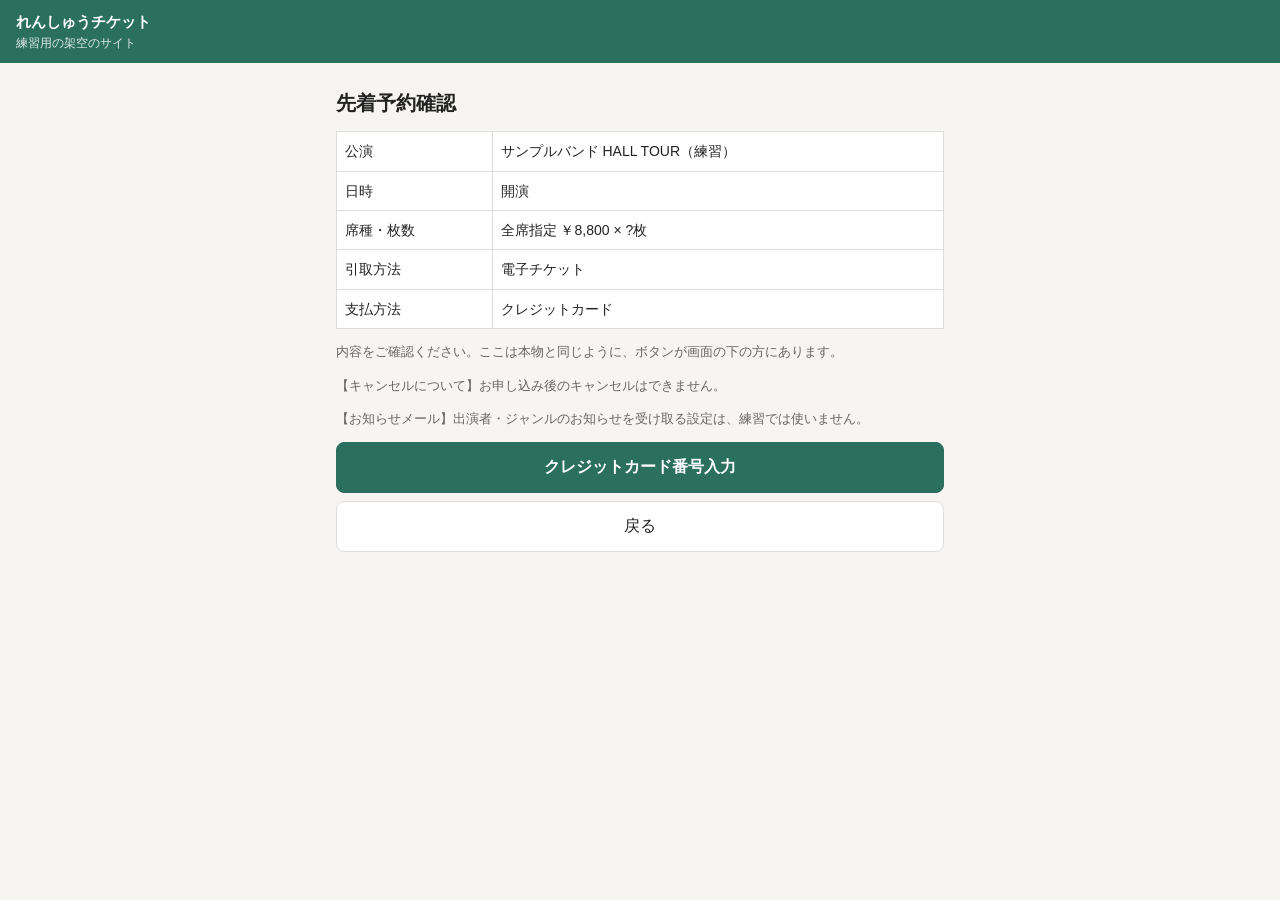
==== confirm.html @ 8c1ce604 "Add files via upload" ====
<!doctype html>
<html lang="ja">
<head>
<meta charset="utf-8">
<meta name="viewport" content="width=device-width, initial-scale=1">
<meta name="robots" content="noindex">
<meta name="ltg-practice" content="1">
<title>先着予約確認（練習）｜れんしゅうチケット</title>
<link rel="stylesheet" href="style.css">
<script src="common.js"></script>
</head>
<body>
<div class="ph">れんしゅうチケット<small>練習用の架空のサイト</small></div>
<main>
  <h1>先着予約確認</h1>
  <table class="sum">
    <tr><td>公演</td><td>サンプルバンド HALL TOUR（練習）</td></tr>
    <tr><td>日時</td><td id="when"></td></tr>
    <tr><td>席種・枚数</td><td id="seat"></td></tr>
    <tr><td>引取方法</td><td>電子チケット</td></tr>
    <tr><td>支払方法</td><td id="pay"></td></tr>
  </table>
  <p class="filler">内容をご確認ください。ここは本物と同じように、ボタンが画面の下の方にあります。</p>
  <div class="filler"><p>【キャンセルについて】お申し込み後のキャンセルはできません。</p><p>【お知らせメール】出演者・ジャンルのお知らせを受け取る設定は、練習では使いません。</p></div>
  <button type="button" id="ENTRY_FIX" name="ENTRY_FIX" class="Button -primary"></button>
  <button type="button" id="MTHD_CHG" name="MTHD_CHG" class="Button">戻る</button>
</main>
<script>
(() => {
  const cart = P.get('cart', null) || {};
  const pay = P.get('payment', '02');
  const payName = { '15': 'PayPay', '16': '楽天ペイ', '02': 'クレジットカード', '03': '店頭入金', '12': 'd払い' }[pay] || '';
  document.getElementById('when').textContent = `${cart.disp || ''} 開演${cart.start || ''}`;
  document.getElementById('seat').textContent = `全席指定 ￥8,800 × ${cart.count || '?'}枚`;
  document.getElementById('pay').textContent = payName;
  const fix = document.getElementById('ENTRY_FIX');
  const credit = pay === '02';
  fix.textContent = credit ? 'クレジットカード番号入力' : '申し込む';
  fix.addEventListener('click', () => {
    P.mark(`先着予約確認の「${fix.textContent}」`);
    location.href = credit ? 'credit.html' : 'done.html';
  });
  document.getElementById('MTHD_CHG').addEventListener('click', () => { location.href = 'payment.html'; });
})();
</script>
</body>
</html>
---- style.css ----
:root { --bg: #f6f5f2; --fg: #222; --sub: #666; --line: #ddd; --brand: #2b6f5e; --card: #fff; --warn: #b3261e; }
* { box-sizing: border-box; }
body { margin: 0; background: var(--bg); color: var(--fg); font: 15px/1.6 -apple-system, "Hiragino Sans", sans-serif; padding-bottom: 160px; }
.ph { background: var(--brand); color: #fff; padding: 10px 16px; font-weight: bold; }
.ph small { display: block; font-weight: normal; opacity: .85; font-size: 12px; }
main { padding: 16px; max-width: 640px; margin: 0 auto; }
h1 { font-size: 20px; margin: 8px 0 12px; }
h2 { font-size: 16px; margin: 20px 0 8px; }
.note { background: #fff8e1; border: 1px solid #f0d58a; border-radius: 8px; padding: 10px 12px; font-size: 13px; }
.filler { color: var(--sub); font-size: 13px; }
.filler p { margin: 0 0 12px; }
.Tags { list-style: none; padding: 0; margin: 0 0 12px; display: flex; gap: 6px; flex-wrap: wrap; }
.Tag { border: 1px solid var(--line); border-radius: 4px; padding: 2px 8px; font-size: 12px; background: var(--card); }
.Tag.-release { border-color: var(--brand); color: var(--brand); font-weight: bold; }
.Tag.-before-release { color: var(--sub); }
.views { display: flex; gap: 8px; margin: 8px 0 16px; }
.ViewSwitchButton { flex: 1; padding: 8px; border: 1px solid var(--line); background: var(--card); border-radius: 6px; font-size: 14px; }
.ViewSwitchButton.-is-active { border-color: var(--brand); color: var(--brand); font-weight: bold; }
.AccordionBox { background: var(--card); border: 1px solid var(--line); border-radius: 8px; margin-bottom: 12px; overflow: hidden; }
.AccordionBox__head { display: flex; justify-content: space-between; align-items: center; padding: 12px; }
.AccordionBox__status { margin: 0; font-size: 13px; color: var(--brand); font-weight: bold; }
.AccordionBox__button { width: 100%; padding: 12px; border: 0; border-top: 1px solid var(--line); background: #fafafa; font-size: 14px; }
.AccordionBox__list { list-style: none; margin: 0; padding: 0; }
.AccordionBox__item { display: flex; justify-content: space-between; align-items: center; padding: 12px; border-top: 1px solid var(--line); }
.AccordionBox__itemPlace a { color: var(--brand); font-weight: bold; text-decoration: underline; }
.AccordionBox__item[data-item-status="sold-out"] .AccordionBox__itemPlace a { color: var(--sub); pointer-events: none; text-decoration: none; }
.loading { padding: 12px; color: var(--sub); font-size: 13px; border-top: 1px solid var(--line); }
.Modal { position: fixed; inset: 0; background: rgba(0,0,0,.45); display: flex; align-items: flex-end; justify-content: center; z-index: 1000; }
.Modal[aria-hidden="true"] { display: none; }
.Modal__box { background: var(--card); width: 100%; max-width: 640px; border-radius: 14px 14px 0 0; padding: 16px 16px 140px; max-height: 90vh; overflow: auto; }
.Button { display: block; width: 100%; text-align: center; padding: 14px; border-radius: 8px; border: 1px solid var(--line); background: var(--card); color: var(--fg); font-size: 16px; text-decoration: none; margin: 8px 0; }
.Button.-primary, .Button.primary { background: var(--brand); color: #fff; border-color: var(--brand); font-weight: bold; }
.Button.-secondary { background: var(--warn); color: #fff; border-color: var(--warn); }
select { font-size: 16px; padding: 8px; width: 100%; }
label.choice { display: block; background: var(--card); border: 1px solid var(--line); border-radius: 8px; padding: 12px; margin: 6px 0; }
input[type=text], input[type=email], input[type=password], input[inputmode=numeric] { width: 100%; font-size: 16px; padding: 10px; border: 1px solid var(--line); border-radius: 6px; }
.err { color: var(--warn); font-size: 13px; min-height: 1em; }
.signup-modal-wrapper { position: fixed; inset: 0; background: rgba(0,0,0,.45); display: none; align-items: center; justify-content: center; z-index: 1000; padding: 16px; }
.signup-modal-wrapper.is-open { display: flex; }
.signup-modal-wrapper .modal { background: var(--card); border-radius: 12px; padding: 16px; max-width: 520px; width: 100%; }
table.sum { width: 100%; border-collapse: collapse; background: var(--card); }
table.sum td { border: 1px solid var(--line); padding: 8px; font-size: 14px; }
.big { font-size: 28px; font-weight: bold; color: var(--brand); }
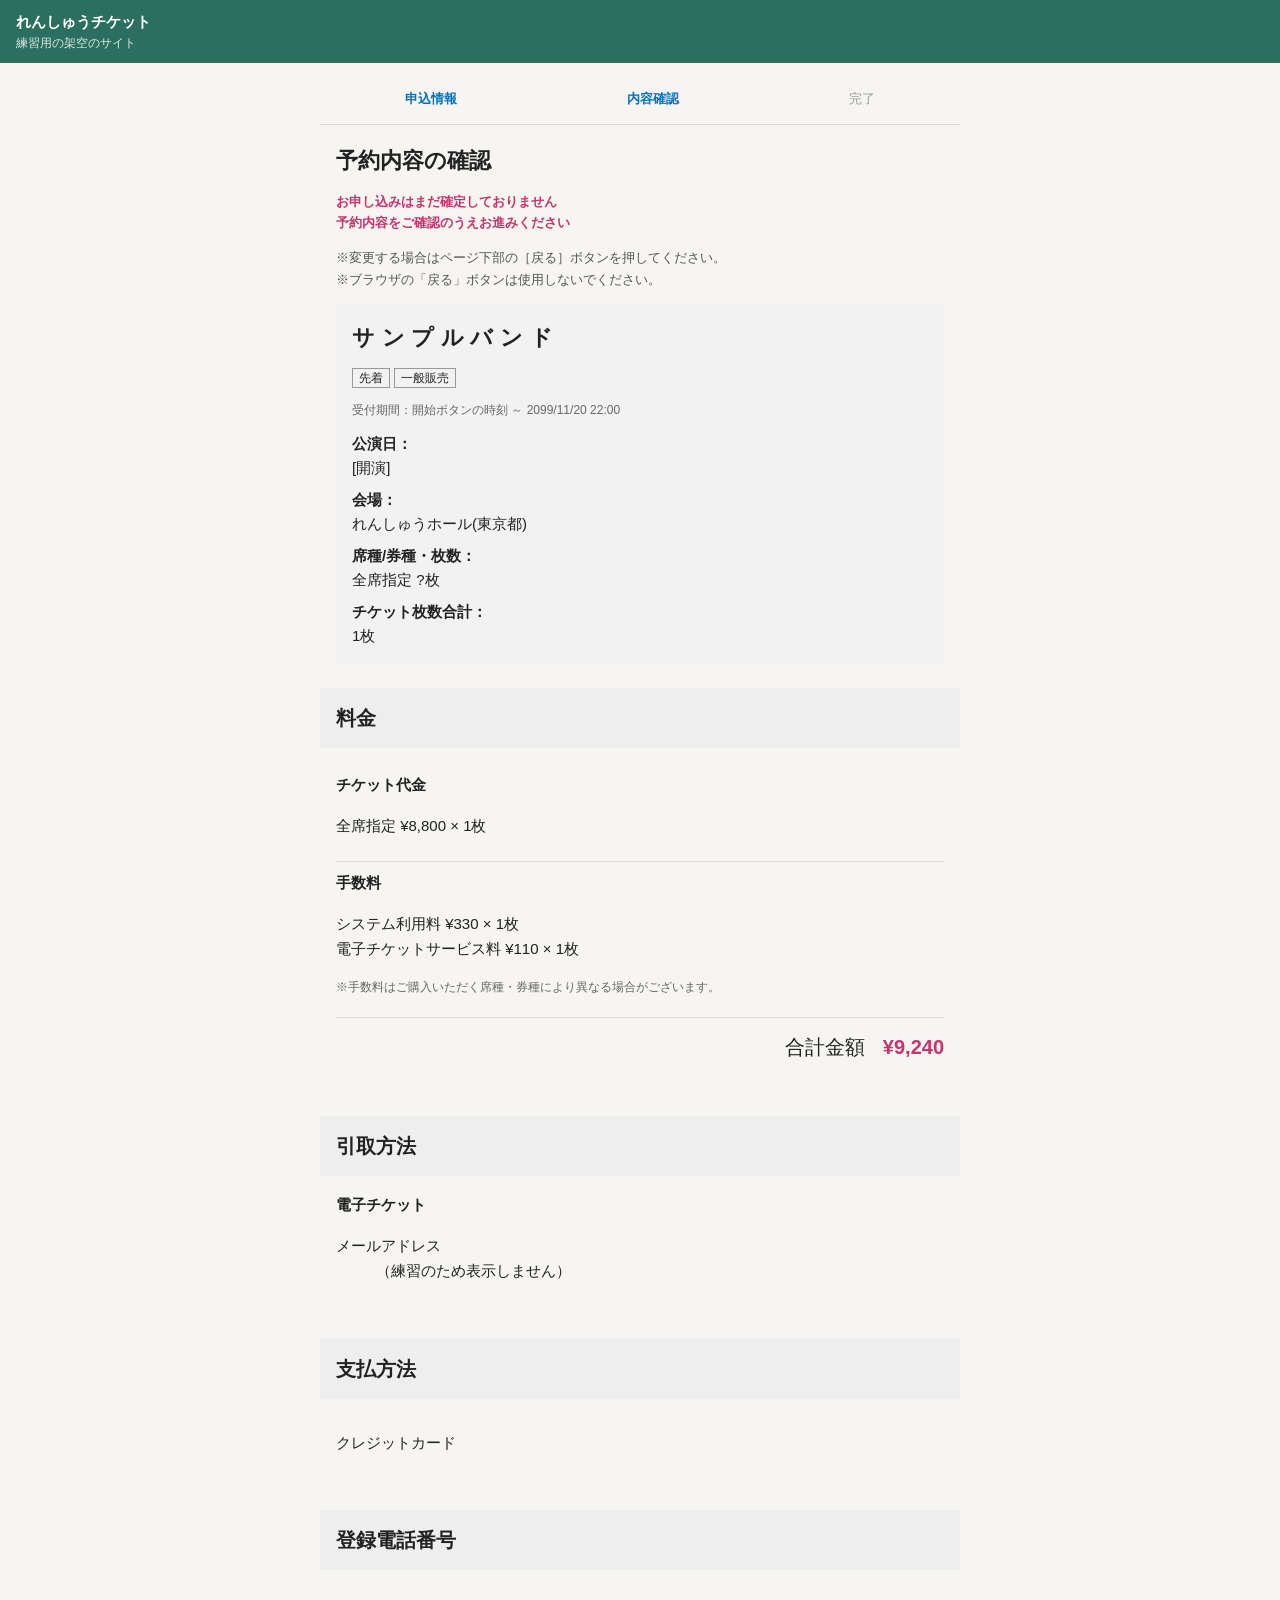
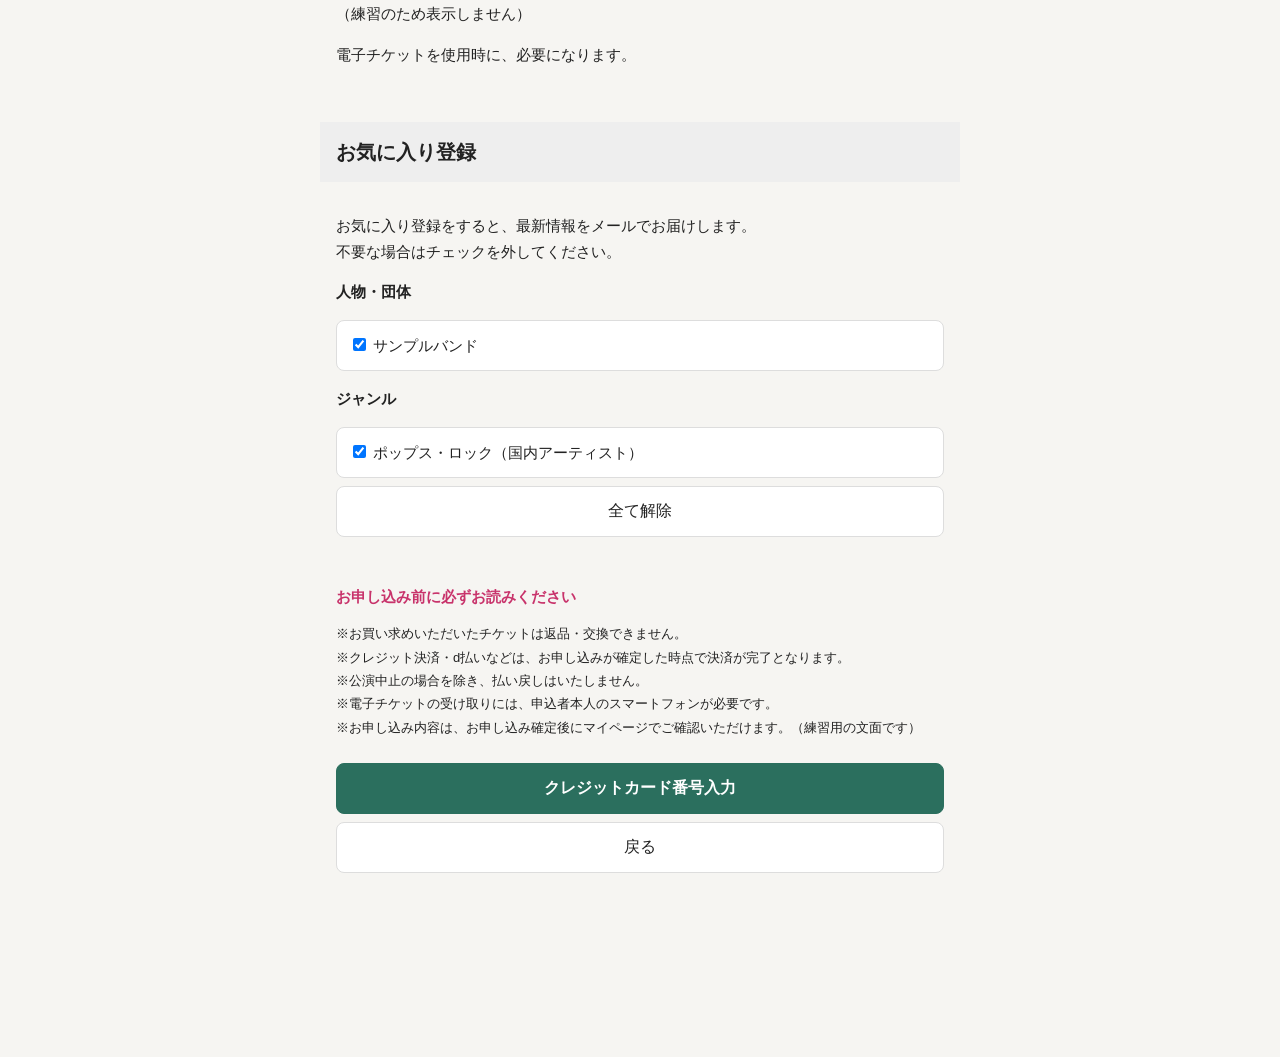
==== commit f77eebe0: "Add files via upload" ====
--- a/confirm.html
+++ b/confirm.html
@@ -12,26 +12,71 @@
 <body>
 <div class="ph">れんしゅうチケット<small>練習用の架空のサイト</small></div>
 <main>
-  <h1>先着予約確認</h1>
-  <table class="sum">
-    <tr><td>公演</td><td>サンプルバンド HALL TOUR（練習）</td></tr>
-    <tr><td>日時</td><td id="when"></td></tr>
-    <tr><td>席種・枚数</td><td id="seat"></td></tr>
-    <tr><td>引取方法</td><td>電子チケット</td></tr>
-    <tr><td>支払方法</td><td id="pay"></td></tr>
-  </table>
-  <p class="filler">内容をご確認ください。ここは本物と同じように、ボタンが画面の下の方にあります。</p>
-  <div class="filler"><p>【キャンセルについて】お申し込み後のキャンセルはできません。</p><p>【お知らせメール】出演者・ジャンルのお知らせを受け取る設定は、練習では使いません。</p></div>
-  <button type="button" id="ENTRY_FIX" name="ENTRY_FIX" class="Button -primary"></button>
-  <button type="button" id="MTHD_CHG" name="MTHD_CHG" class="Button">戻る</button>
+  <!-- 本物（2026/11/7 MONKEY MAJIK）と同じ並び・同じ部品の名前。案内版 v1.8.3 の「詰める」がそのまま効く -->
+  <div class="TransitionMenu"><span class="on">申込情報</span><span class="on">内容確認</span><span>完了</span></div>
+  <section class="ConfirmationArea">
+    <div class="area_inner"><div class="ConfirmationArea__main"><h1>予約内容の確認</h1></div></div>
+    <div class="main_inner"><div class="ConfirmationArea__main">
+      <p class="note">お申し込みはまだ確定しておりません<br>予約内容をご確認のうえお進みください</p>
+      <p class="explanation">※変更する場合はページ下部の［戻る］ボタンを押してください。<br>※ブラウザの「戻る」ボタンは使用しないでください。</p>
+      <div class="ConfirmationArea__cover">
+        <h2 class="ConfirmationArea__cover__Title">サンプルバンド</h2>
+        <div class="ConfirmationArea__cover__List"><span class="tag">先着</span><span class="tag">一般販売</span><p class="small">受付期間：開始ボタンの時刻 ～ 2099/11/20 22:00</p></div>
+        <dl><dt>公演日：</dt><dd id="when"></dd><dt>会場：</dt><dd>れんしゅうホール(東京都)</dd><dt>席種/券種・枚数：</dt><dd id="seat"></dd><dt>チケット枚数合計：</dt><dd id="cnt"></dd></dl>
+      </div>
+    </div></div>
+  </section>
+  <form id="ttd020" class="ticketReservation" onsubmit="return false"><section class="ReservationScreen"><div class="infor_inner">
+    <div class="ReservationScreen__cover"><h3>料金</h3></div>
+    <div class="ReservationScreen__content">
+      <div class="ReservationScreen__content__list"><p class="ContentName">チケット代金</p><p id="price"></p></div>
+      <div class="ReservationScreen__content__list"><p class="ContentName">手数料</p><p>システム利用料 ¥330 × 1枚<br>電子チケットサービス料 ¥110 × 1枚</p><p class="small">※手数料はご購入いただく席種・券種により異なる場合がございます。</p></div>
+      <div class="ReservationScreen__content__total">合計金額 <b id="total"></b></div>
+    </div>
+    <div class="ReservationScreen__cover"><h3>引取方法</h3></div>
+    <div class="ReservationScreen__content"><p class="ContentName" id="take"></p><dl><dt>メールアドレス</dt><dd>（練習のため表示しません）</dd></dl></div>
+    <div class="ReservationScreen__cover"><h3>支払方法</h3></div>
+    <div class="ReservationScreen__content"><p class="SelectionName" id="pay"></p></div>
+    <div class="ReservationScreen__cover"><h3>登録電話番号</h3></div>
+    <div class="ReservationScreen__info"><p class="name">（練習のため表示しません）</p><p class="ReservationScreen__info__text">電子チケットを使用時に、必要になります。</p></div>
+    <div class="ReservationScreen__cover"><h3>お気に入り登録</h3></div>
+    <div class="ReservationScreen__info">
+      <p class="ReservationScreen__info__text">お気に入り登録をすると、最新情報をメールでお届けします。<br>不要な場合はチェックを外してください。</p>
+      <div class="ReservationScreen__info__box">
+        <p><b>人物・団体</b></p><label class="choice"><input type="checkbox" name="ARTIST_NAME[]" checked> サンプルバンド</label>
+        <p><b>ジャンル</b></p><label class="choice"><input type="checkbox" name="GENRE_NAME[]" checked> ポップス・ロック（国内アーティスト）</label>
+      </div>
+      <div class="ReservationScreen__info__area"><button type="button" class="Button" id="ALSLC_REL">全て解除</button></div>
+    </div>
+    <div class="ReservationScreen__must-read">
+      <h4 class="AgreementRequired">お申し込み前に必ずお読みください</h4>
+      <p class="AgreementText">※お買い求めいただいたチケットは返品・交換できません。<br>※クレジット決済・d払いなどは、お申し込みが確定した時点で決済が完了となります。<br>※公演中止の場合を除き、払い戻しはいたしません。<br>※電子チケットの受け取りには、申込者本人のスマートフォンが必要です。<br>※お申し込み内容は、お申し込み確定後にマイページでご確認いただけます。（練習用の文面です）</p>
+      <p class="AgreementText"></p>
+      <div class="ReservationScreen__must-read__select"><div class="ButtonArea">
+        <div class="ButtonArea__NextButton"><button type="button" id="ENTRY_FIX" name="ENTRY_FIX" class="Button -primary"></button></div>
+        <div class="ButtonArea__TicketSelect"><button type="button" id="MTHD_CHG" name="MTHD_CHG" class="Button">戻る</button></div>
+      </div></div>
+    </div>
+  </div></section></form>
 </main>
 <script>
 (() => {
   const cart = P.get('cart', null) || {};
   const pay = P.get('payment', '02');
   const payName = { '15': 'PayPay', '16': '楽天ペイ', '02': 'クレジットカード', '03': '店頭入金', '12': 'd払い' }[pay] || '';
-  document.getElementById('when').textContent = `${cart.disp || ''} 開演${cart.start || ''}`;
-  document.getElementById('seat').textContent = `全席指定 ￥8,800 × ${cart.count || '?'}枚`;
+  // 「先着予約確認を本物と同じ長さにする」設定（ボタンが下の方にある）
+  const cfg = P.cfg();
+  // 設定「先着予約確認を本物と同じ長さにする」がオフのときは、内訳・お気に入り・注意事項を出さない（短い画面）
+  if (!cfg.longConfirm) document.querySelectorAll('.ReservationScreen__cover ~ .ReservationScreen__cover, .ReservationScreen__content ~ .ReservationScreen__content, .ReservationScreen__info, .AgreementRequired, .AgreementText').forEach((e) => (e.style.display = 'none'));
+  const take = P.get('take', '電子チケット');
+  document.getElementById('take').textContent = take;
+  document.getElementById('price').textContent = `${cart.seatName || '全席指定'} ¥${cart.price || '8,800'} × ${cart.count || 1}枚`;
+  document.getElementById('ALSLC_REL').addEventListener('click', () => document.querySelectorAll('.ReservationScreen__info__box input[type=checkbox]').forEach((x) => (x.checked = false)));
+  const unit = Number(String(cart.price || '8,800').replace(/,/g, '')) || 8800, n = Number(cart.count) || 1;
+  document.getElementById('total').textContent = `¥${(unit * n + 440 * n).toLocaleString()}`;
+  document.getElementById('cnt').textContent = `${n}枚`;
+  document.getElementById('when').textContent = `${cart.disp || ''} [開演]${cart.start || ''}`;
+  document.getElementById('seat').textContent = `${cart.seatName || '全席指定'} ${cart.count || '?'}枚`;
   document.getElementById('pay').textContent = payName;
   const fix = document.getElementById('ENTRY_FIX');
   const credit = pay === '02';
--- a/style.css
+++ b/style.css
@@ -41,3 +41,70 @@
 table.sum { width: 100%; border-collapse: collapse; background: var(--card); }
 table.sum td { border: 1px solid var(--line); padding: 8px; font-size: 14px; }
 .big { font-size: 28px; font-weight: bold; color: var(--brand); }
+
+/* 枚数選択（本物と同じく画面いっぱい・長い） */
+.Modal.Modal-slide { align-items: stretch; background: var(--card); }
+.Modal-slide .Modal__container { width: 100%; max-width: 640px; margin: 0 auto; overflow: auto; background: var(--card); padding-bottom: 140px; }
+.Modal-slide .Header { position: sticky; top: 0; background: #0070c0; color: #fff; padding: 10px 16px; z-index: 1; }
+.Modal-slide .Header__title { font-size: 18px; margin: 0; }
+.Modal-slide .Header__return { color: #fff; text-decoration: none; margin-right: 12px; font-size: 22px; }
+.Modal-slide .Container { padding: 0 16px; }
+.Modal-slide .Section { margin: 16px 0; }
+.TicketTitle { font-size: 22px; border-left: 4px solid #0070c0; padding-left: 10px; margin: 20px 0 16px; }
+.SectionTitle { font-size: 17px; margin: 16px 0 8px; }
+.SectionTitle.-with-border { border-left: 4px solid #0070c0; padding-left: 10px; }
+.Modal-slide .Tags { list-style: none; display: flex; gap: 6px; padding: 0; margin: 0 0 12px; }
+.Modal-slide .Tag { border: 1px solid var(--line); padding: 2px 8px; font-size: 13px; border-radius: 3px; }
+.Modal-slide .Tag.-release { background: #c8336b; color: #fff; border-color: #c8336b; }
+.Modal-slide .Text { margin: 6px 0; }
+.Modal-slide .Icon-calendar, .Modal-slide .Icon-clock, .Modal-slide .Icon-pin { font-style: normal; margin-right: 6px; }
+.TicketSelectBlock.mt-40 { margin-top: 40px; }
+.TicketSelectBlock__name { font-size: 16px; margin: 0 0 8px; }
+.TicketSelectBlock__select { display: flex; justify-content: flex-end; align-items: center; gap: 10px; font-size: 16px; }
+.TicketSelectBlock__price { margin: 0; }
+.TicketSelectBlock select { font-size: 18px; padding: 6px 10px; }
+.Box.bg\:gray { background: #eee; padding: 10px 12px; margin-top: 24px; border-radius: 4px; }
+.Box .StackList { list-style: none; padding: 0; margin: 0; }
+.Button[disabled="true"] { background: #bbb !important; border-color: #bbb !important; color: #fff !important; }
+.DefineList { border: 1px solid var(--line); border-radius: 4px; padding: 8px 16px; font-size: 14px; }
+.DefineList dt { font-weight: bold; margin-top: 8px; }
+.DefineList dd { margin: 2px 0 8px; }
+.TicketSelectBlock select { width: auto; min-width: 72px; }
+
+/* 引取／支払・先着予約確認（本物の見た目に寄せる） */
+.TransitionMenu { display: flex; justify-content: space-around; font-size: 13px; color: #999; padding: 10px 0 14px; border-bottom: 1px solid var(--line); margin: 0 -16px 0; }
+.TransitionMenu .on { color: #0070c0; font-weight: bold; }
+.SelectionArea__main__SelectTitle, .ConfirmationArea .area_inner h1 { font-size: 22px; margin: 18px 0 14px; }
+#errorMsgList { list-style: none; padding: 0; margin: 0 0 8px; color: #c00; font-weight: bold; min-height: 8px; }
+.SelectionArea__cover, .ConfirmationArea__cover { background: #f2f2f2; padding: 16px; margin-bottom: 12px; }
+.SelectionArea__cover__Title, .ConfirmationArea__cover__Title { font-size: 22px; letter-spacing: .3em; margin: 0 0 10px; }
+.SelectionArea__cover__List { list-style: none; padding: 0; display: flex; gap: 6px; margin: 0 0 8px; }
+.tag { border: 1px solid #999; font-size: 12px; padding: 2px 6px; margin-right: 4px; }
+.SelectionArea__other dl, .ConfirmationArea__cover dl { margin: 0; }
+.SelectionArea__other dt, .ConfirmationArea__cover dt { font-weight: bold; margin-top: 8px; }
+.SelectionArea__other dd, .ConfirmationArea__cover dd { margin: 0; }
+.CollectionMethod h2, .PaymentMethod h2, .SmartSetting h2 { background: #eee; margin: 24px -16px 12px; padding: 16px; font-size: 20px; }
+.CollectionMethod__box label, .paymentMethodBox label { display: flex; align-items: center; gap: 10px; padding: 12px 6px; border-bottom: 1px solid var(--line); font-size: 16px; }
+.PaymentMethod p.detail { margin: 16px 0; }
+.PaymentMethod__main__explanation { margin: 20px 0; line-height: 1.7; }
+.PaymentMethod__main__explanation h4 { margin: 0 0 6px; }
+.SettingText, .ExpText { line-height: 1.7; }
+.ExpText { color: #666; font-size: 13px; }
+.SmartSetting dl { margin: 16px 0; } .SmartSetting dt { font-weight: bold; margin-bottom: 6px; }
+.SmartSetting input { width: 100%; font-size: 18px; padding: 12px; box-sizing: border-box; }
+.InforInput { margin-top: 28px; }
+.ConfirmationArea .note { color: #c8336b; font-weight: bold; background: none; border: 0; padding: 0; margin: 8px 0; }
+.ConfirmationArea .explanation { font-size: 13px; color: #555; line-height: 1.7; }
+.ReservationScreen__cover { background: #eee; margin: 24px -16px 0; padding: 14px 16px; }
+.ReservationScreen__cover h3 { margin: 0; font-size: 20px; }
+.ReservationScreen__content, .ReservationScreen__info { padding: 16px 0; line-height: 1.7; }
+.ReservationScreen__content__list { border-bottom: 1px solid var(--line); padding: 8px 0; }
+.ContentName { font-weight: bold; margin: 0 0 4px; }
+.ReservationScreen__content__total { text-align: right; font-size: 20px; padding: 12px 0; }
+.ReservationScreen__content__total b { color: #c8336b; margin-left: 12px; }
+.ReservationScreen__must-read { padding-top: 24px; }
+.AgreementRequired { color: #c8336b; margin: 0 0 8px; }
+.AgreementText { font-size: 13px; line-height: 1.8; }
+.ReservationScreen__must-read__select { margin-top: 24px; }
+.small { font-size: 12px; color: #666; }
+.SmartSetting dd { margin: 0; }
